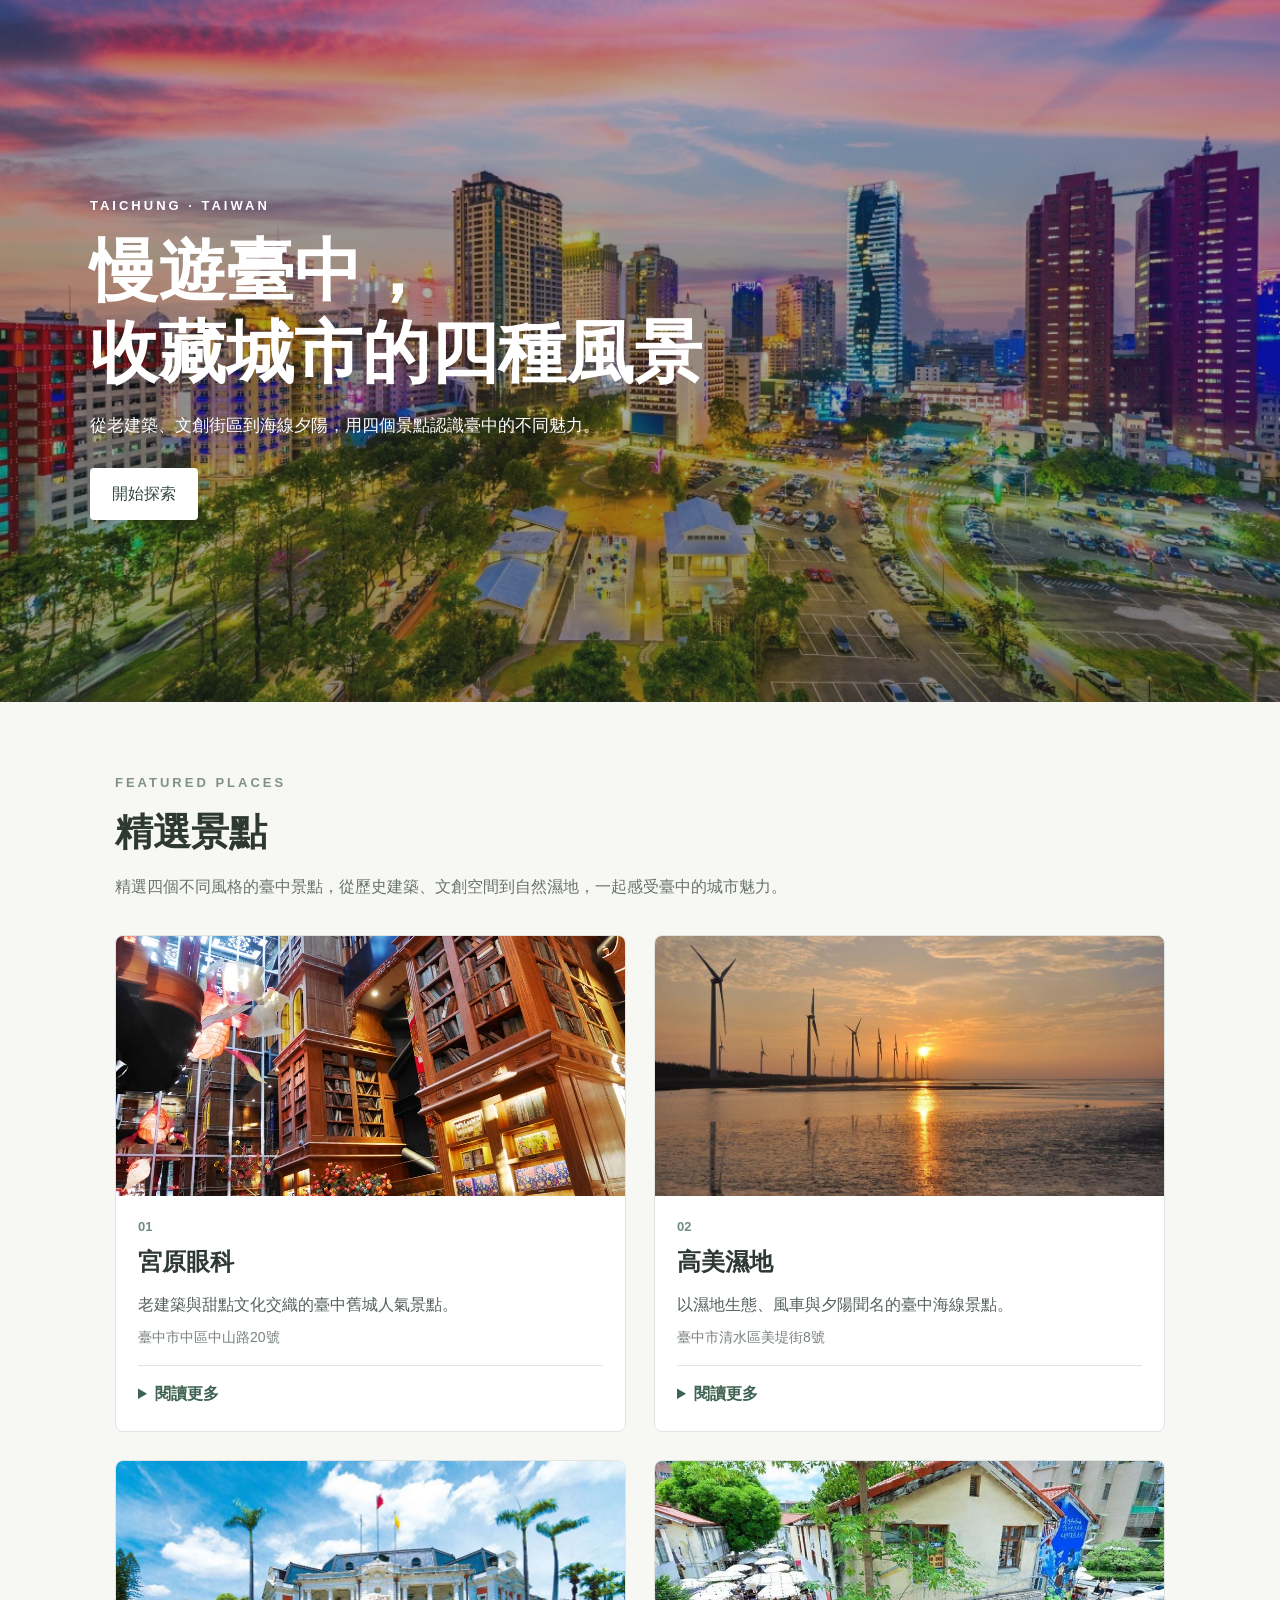
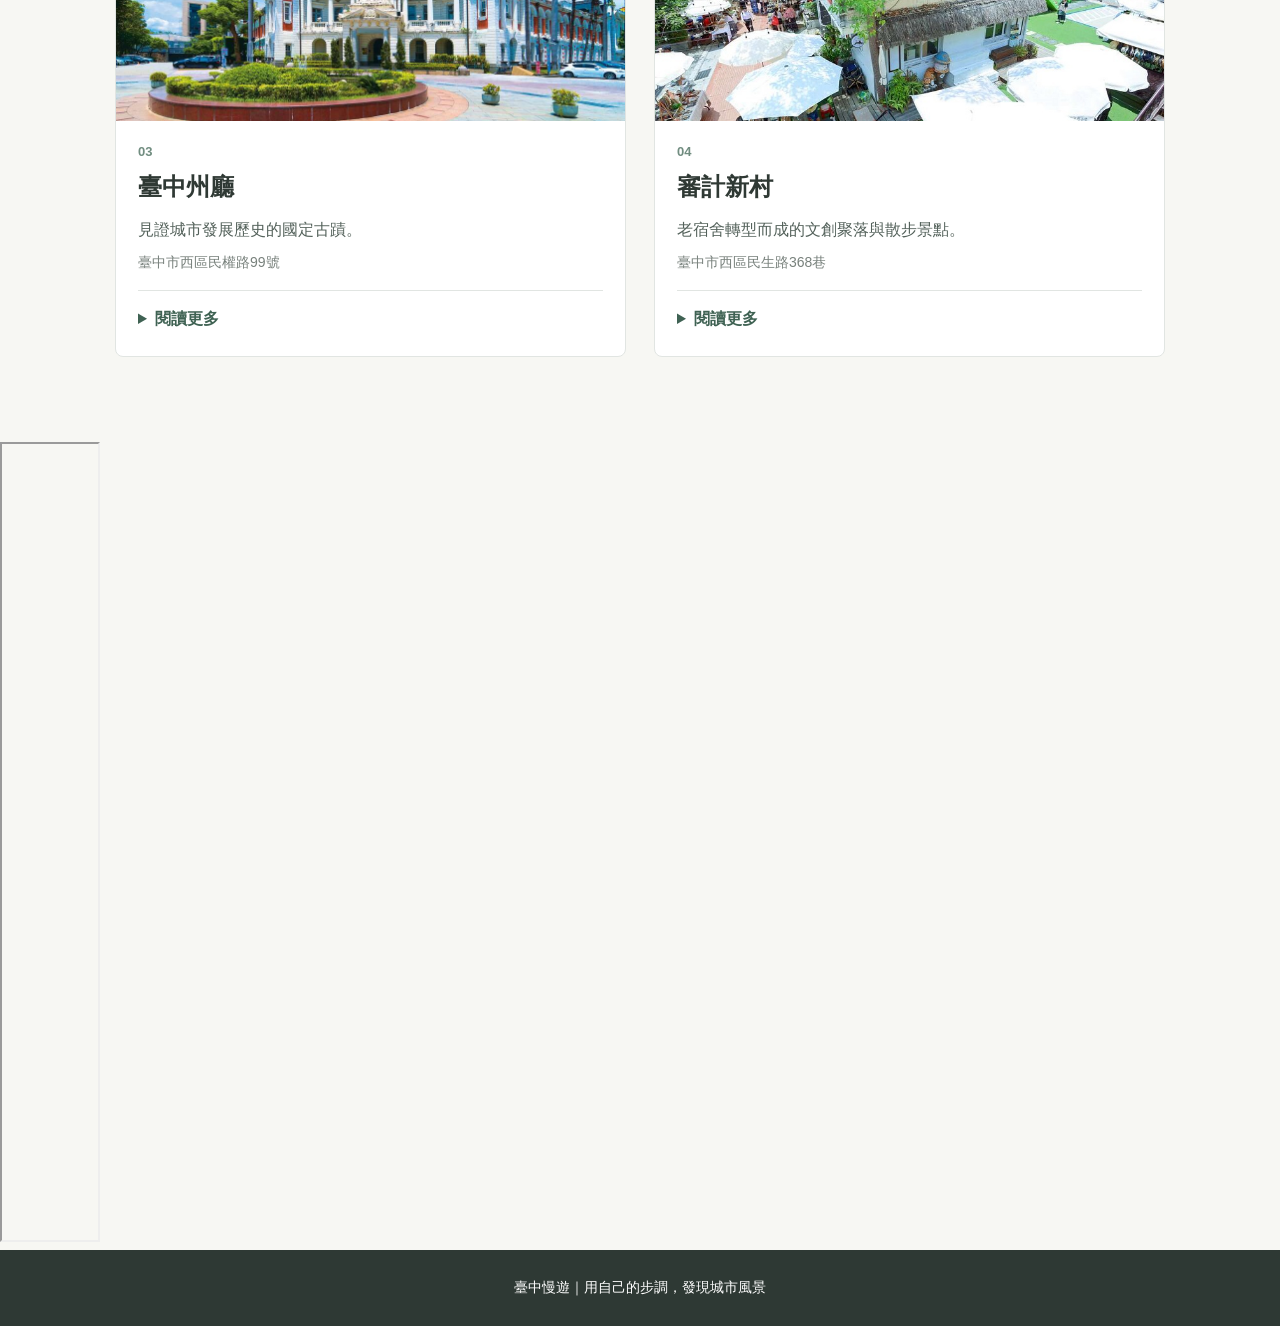
==== index1.html @ b90df6a7 "Add files via upload" ====
<!DOCTYPE html>
<html lang="zh-Hant">
<head>
  <meta charset="UTF-8">
  <meta name="viewport" content="width=device-width, initial-scale=1.0">
  <title>臺中慢遊｜臺中景點推薦</title>
  <link rel="stylesheet" href="style.css">
</head>
<body>
  <header class="hero">
    <div class="hero-content">
      <p class="eyebrow">TAICHUNG · TAIWAN</p>
      <h1>慢遊臺中，<br>收藏城市的四種風景</h1>
      <p class="hero-text">從老建築、文創街區到海線夕陽，用四個景點認識臺中的不同魅力。</p>
      <a class="hero-button" href="#places">開始探索</a>
    </div>
  </header>

  <main id="places" class="container">
    <p class="section-en">FEATURED PLACES</p>
    <h2>精選景點</h2>
    <p class="intro">精選四個不同風格的臺中景點，從歷史建築、文創空間到自然濕地，一起感受臺中的城市魅力。</p>

    <section class="cards">
      <!-- 卡片 1 -->
      <article class="card">
        <div class="image-frame">
          <img src="images/01.jpeg" alt="宮原眼科室內空間">
        </div>
        <div class="card-content">
          <p class="card-number">01</p>
          <h3>宮原眼科</h3>
          <p class="card-lead">老建築與甜點文化交織的臺中舊城人氣景點。</p>
          <p class="address">臺中市中區中山路20號</p>
          <details>
            <summary>閱讀更多</summary>
            <p>宮原眼科鄰近臺中火車站，前身為眼科診所。修復後成為結合歷史建築、甜點與伴手禮的特色空間。挑高書櫃與復古設計也讓這裡成為舊城區熱門的拍照景點。</p>
          </details>
        </div>
      </article>

      <!-- 卡片 2 -->
      <article class="card">
        <div class="image-frame">
          <img src="images/02.jpeg" alt="高美濕地夕陽">
        </div>
        <div class="card-content">
          <p class="card-number">02</p>
          <h3>高美濕地</h3>
          <p class="card-lead">以濕地生態、風車與夕陽聞名的臺中海線景點。</p>
          <p class="address">臺中市清水區美堤街8號</p>
          <details>
            <summary>閱讀更多</summary>
            <p>高美濕地擁有豐富的濕地生態與開闊景觀，木棧道可以讓遊客近距離觀察自然環境。傍晚時的夕陽、天空倒影與風力發電機，是高美濕地最具代表性的風景。</p>
          </details>
        </div>
      </article>

      <!-- 卡片 3 -->
      <article class="card">
        <div class="image-frame">
          <img src="images/03.jpeg" alt="臺中州廳建築正面">
        </div>
        <div class="card-content">
          <p class="card-number">03</p>
          <h3>臺中州廳</h3>
          <p class="card-lead">見證城市發展歷史的國定古蹟。</p>
          <p class="address">臺中市西區民權路99號</p>
          <details>
            <summary>閱讀更多</summary>
            <p>臺中州廳位於臺中市西區，原為日治時期的重要官署建築，現為國定古蹟。建築外觀具有鮮明的歷史特色，是認識臺中城市發展與近代建築的重要景點。</p>
          </details>
        </div>
      </article>

      <!-- 卡片 4 -->
      <article class="card">
        <div class="image-frame">
          <img src="images/04.jpeg" alt="審計新村文創園區">
        </div>
        <div class="card-content">
          <p class="card-number">04</p>
          <h3>審計新村</h3>
          <p class="card-lead">老宿舍轉型而成的文創聚落與散步景點。</p>
          <p class="address">臺中市西區民生路368巷</p>
          <details>
            <summary>閱讀更多</summary>
            <p>審計新村原為政府宿舍，活化後成為青年創業與文創空間。園區保留老宿舍的特色，也有許多小店、市集與創意品牌，很適合散步、拍照與感受臺中的年輕文化。</p>
          </details>
        </div>
      </article>
    </section>
  </main>



<iframe src="https://www.google.com/maps/d/embed?mid=1chh3E4mz_2lqcFlJhbH082rQ1S04GFw&ehbc=2E312F" width="100" height="800"></iframe>


  <footer>臺中慢遊｜用自己的步調，發現城市風景</footer>
</body>
</html>
---- style.css ----
* {
  box-sizing: border-box;
}

html {
  scroll-behavior: smooth;
}

body {
  margin: 0;
  font-family: Arial, "Noto Sans TC", "PingFang TC", sans-serif;
  color: #2f3934;
  background-color: #f7f7f3;
  line-height: 1.7;
}

/* Hero Section */
.hero {
  min-height: 78vh;
  background-image: linear-gradient(rgba(25, 42, 38, 0.28), rgba(25, 42, 38, 0.48)), url("images/hero.jpeg");
  background-size: cover;
  background-position: center;
  display: flex;
  align-items: center;
}

.hero-content {
  width: 88%;
  max-width: 1100px;
  margin: 0 auto;
  color: white;
}

.eyebrow,
.section-en {
  font-size: 13px;
  letter-spacing: 3px;
  font-weight: bold;
}

.hero h1 {
  max-width: 760px;
  margin: 12px 0 18px;
  font-size: 68px;
  line-height: 1.2;
}

.hero-text {
  margin-bottom: 28px;
  font-size: 17px;
}

.hero-button {
  display: inline-block;
  padding: 12px 22px;
  background-color: white;
  color: #354a41;
  text-decoration: none;
  border-radius: 4px;
}

/* 景點區 */
.container {
  width: 88%;
  max-width: 1050px;
  margin: 0 auto;
  padding: 70px 0 85px;
}

.section-en {
  margin: 0;
  color: #809187;
}

h2 {
  margin: 6px 0 8px;
  font-size: 38px;
}

.intro {
  max-width: 700px;
  margin: 0 0 35px;
  color: #69736d;
}

.cards {
  display: grid;
  grid-template-columns: 1fr 1fr;
  gap: 28px;
  align-items: start;
}

.card {
  background-color: white;
  border: 1px solid #e1e5e2;
  border-radius: 8px;
  overflow: hidden;
}

/* 4張照片全部使用完全相同的固定框 */
.image-frame {
  width: 100%;
  height: 260px;
  overflow: hidden;
  background-color: #e9ece9;
}

.image-frame img {
  display: block;
  width: 100%;
  height: 100%;
  object-fit: cover;
  object-position: center;
  transition: opacity 0.3s ease;
}

.image-frame img:hover {
  opacity: 0.65;
}

.card-content {
  padding: 20px 22px 24px;
}

.card-number {
  margin: 0;
  color: #718d80;
  font-size: 13px;
  font-weight: bold;
}

.card h3 {
  margin: 4px 0 8px;
  font-size: 24px;
}

.card-lead {
  margin: 0 0 8px;
  color: #53615a;
}

.address {
  margin: 0 0 15px;
  color: #78817c;
  font-size: 14px;
}

details {
  padding-top: 14px;
  border-top: 1px solid #e1e5e2;
}

summary {
  cursor: pointer;
  color: #3f6253;
  font-weight: bold;
}

details p {
  margin-bottom: 0;
  color: #56625c;
}

footer {
  padding: 26px 20px;
  background-color: #2e3934;
  color: white;
  text-align: center;
  font-size: 14px;
}

/* 手機版 */
@media (max-width: 760px) {
  .hero {
    min-height: 68vh;
  }

  .hero h1 {
    font-size: 43px;
  }

  .cards {
    grid-template-columns: 1fr;
  }

  .image-frame {
    height: 235px;
  }
}
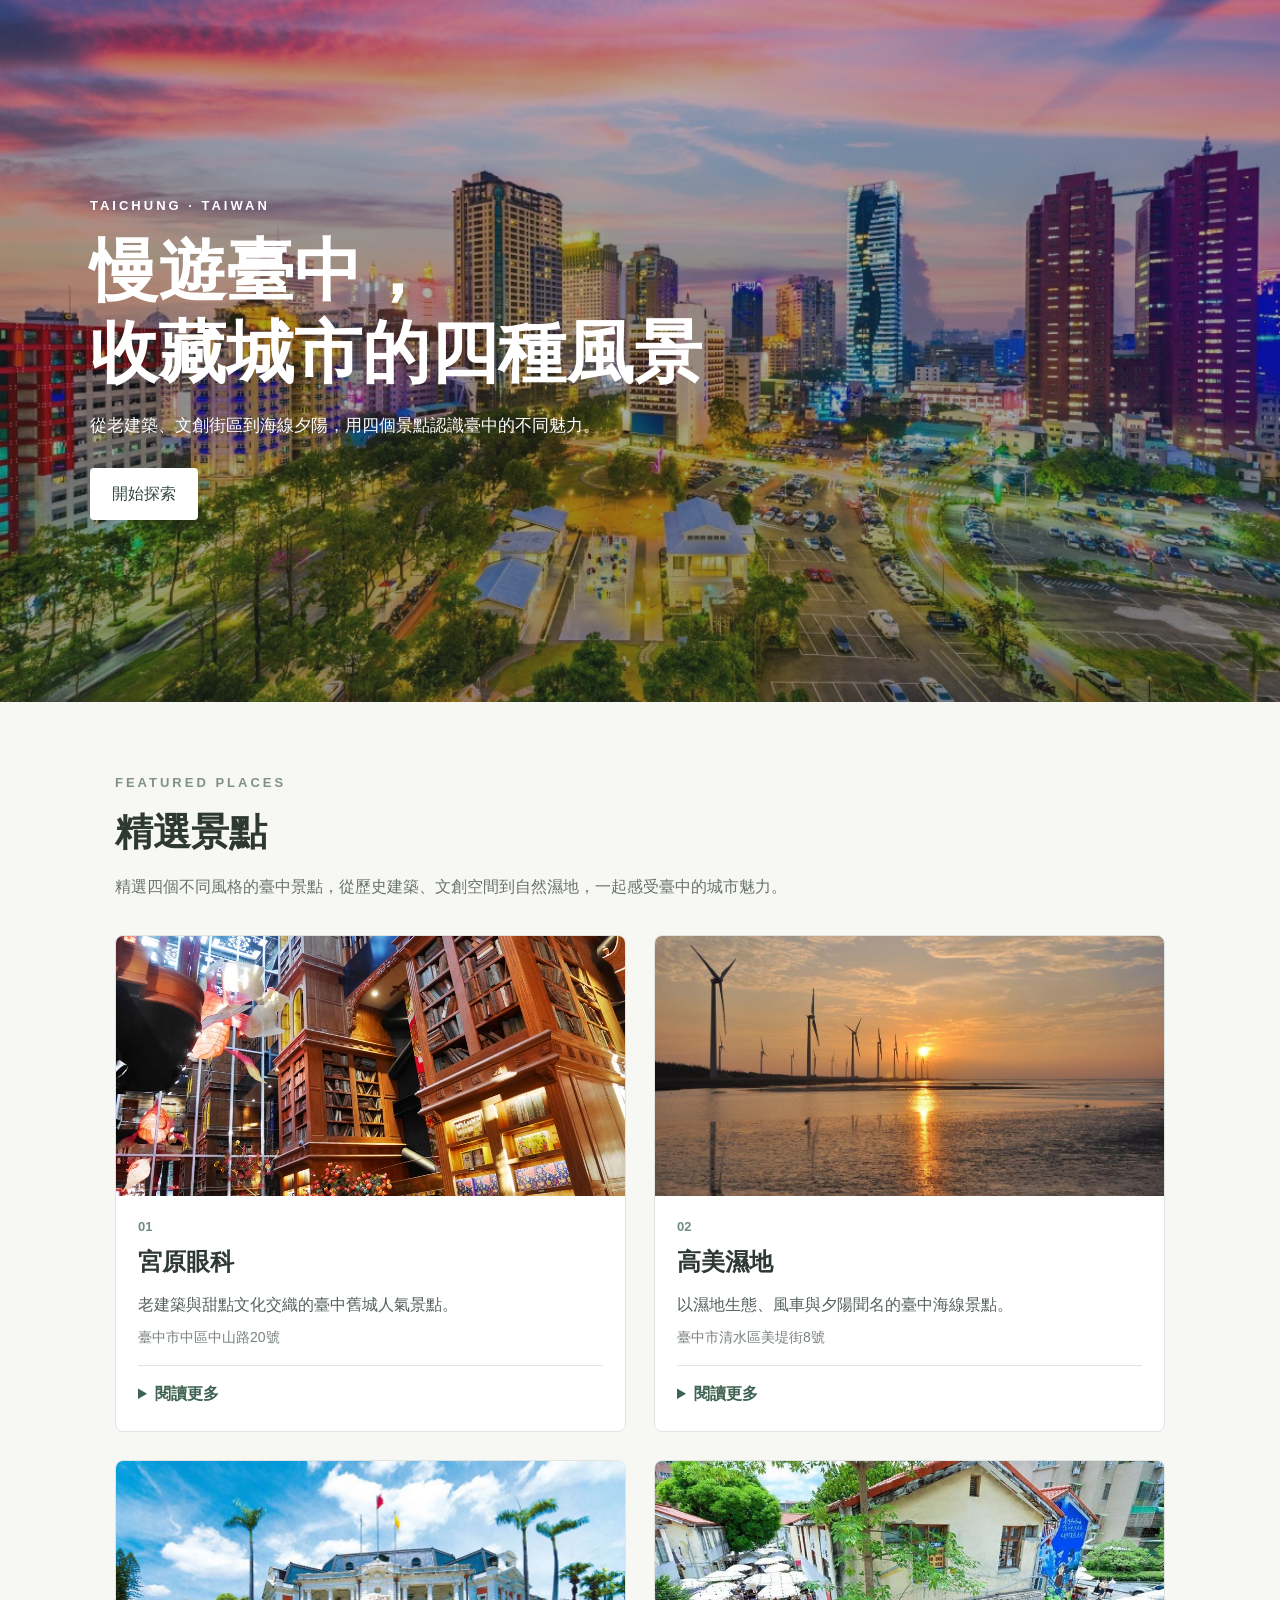
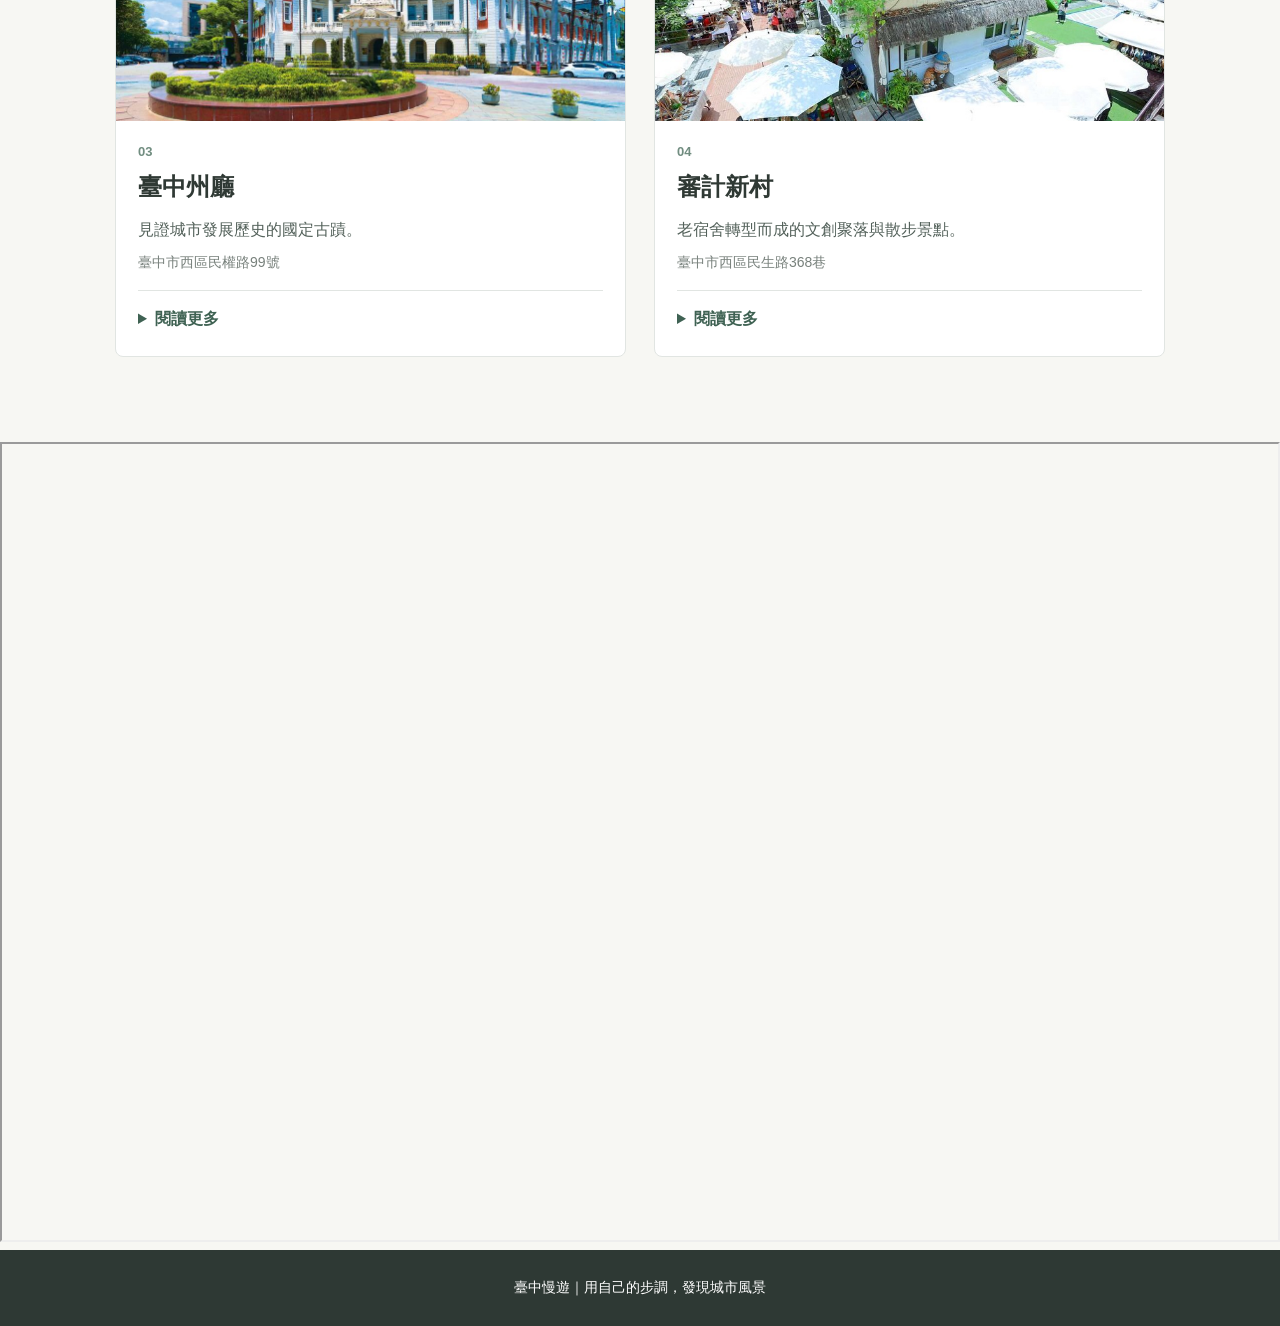
==== commit 442ebc7b: "Add files via upload" ====
--- a/index1.html
+++ b/index1.html
@@ -94,7 +94,7 @@
 
 
 
-<iframe src="https://www.google.com/maps/d/embed?mid=1chh3E4mz_2lqcFlJhbH082rQ1S04GFw&ehbc=2E312F" width="100" height="800"></iframe>
+<iframe src="https://www.google.com/maps/d/embed?mid=1chh3E4mz_2lqcFlJhbH082rQ1S04GFw&ehbc=2E312F" width="100%" height="800px"></iframe>
 
 
   <footer>臺中慢遊｜用自己的步調，發現城市風景</footer>
